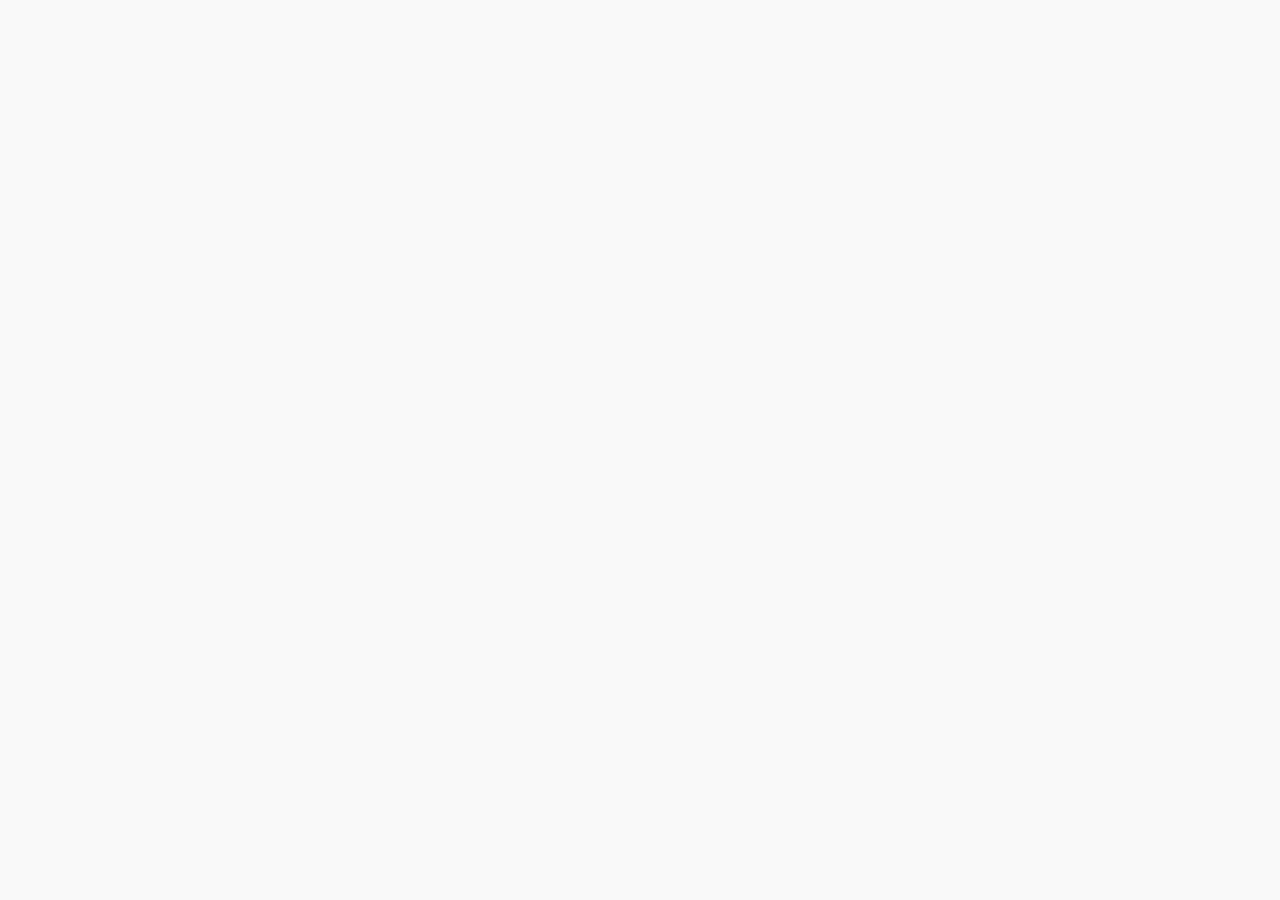
==== faq.html @ 6d2afc4a "Create faq.html" ====
<!DOCTYPE html>
<html lang="fr">
<head>
  <meta charset="UTF-8" />
  <title>FAQ — Boutique Électronique</title>
  <meta name="viewport" content="width=device-width, initial-scale=1" />
  <meta name="description" content="Foire aux questions - Commandes, livraison, paiement, garantie." />
  
  <!-- Font Awesome -->
  <link rel="stylesheet" href="https://cdnjs.cloudflare.com/ajax/libs/font-awesome/6.4.0/css/all.min.css">
  
  <link rel="stylesheet" href="style.css" />
  
  <style>
    .faq-container {
      max-width: 800px;
      margin: 0 auto;
      padding: 20px 0 60px 0;
    }
    
    .faq-header {
      text-align: center;
      margin-bottom: 50px;
    }
    
    .faq-header h1 {
      color: #1f2937;
      margin-bottom: 15px;
    }
    
    .faq-header p {
      color: #6b7280;
      font-size: 1.1rem;
    }
    
    .search-box {
      max-width: 500px;
      margin: 30px auto;
      position: relative;
    }
    
    .search-box input {
      width: 100%;
      padding: 15px 20px 15px 50px;
      border: 2px solid #e5e7eb;
      border-radius: 50px;
      font-size: 1rem;
      transition: border-color 0.3s;
    }
    
    .search-box input:focus {
      outline: none;
      border-color: #2563eb;
      box-shadow: 0 0 0 3px rgba(37, 99, 235, 0.1);
    }
    
    .search-box i {
      position: absolute;
      left: 20px;
      top: 50%;
      transform: translateY(-50%);
      color: #6b7280;
    }
    
    .faq-categories {
      display: flex;
      flex-wrap: wrap;
      gap: 10px;
      justify-content: center;
      margin-bottom: 40px;
    }
    
    .category-btn {
      padding: 10px 20px;
      background: #f3f4f6;
      border: none;
      border-radius: 50px;
      cursor: pointer;
      font-weight: 500;
      transition: all 0.3s;
    }
    
    .category-btn:hover,
    .category-btn.active {
      background: #2563eb;
      color: white;
    }
    
    .faq-item {
      margin-bottom: 15px;
      border: 1px solid #e5e7eb;
      border-radius: 10px;
      overflow: hidden;
      transition: box-shadow 0.3s;
    }
    
    .faq-item:hover {
      box-shadow: 0 5px 15px rgba(0, 0, 0, 0.1);
    }
    
    .faq-question {
      padding: 20px;
      background: white;
      cursor: pointer;
      display: flex;
      justify-content: space-between;
      align-items: center;
      font-weight: 600;
      color: #1f2937;
      border-bottom: 1px solid transparent;
    }
    
    .faq-question:hover {
      background: #f9fafb;
    }
    
    .faq-item.active .faq-question {
      border-bottom-color: #e5e7eb;
      background: #f9fafb;
    }
    
    .faq-question i {
      transition: transform 0.3s;
    }
    
    .faq-item.active .faq-question i {
      transform: rotate(180deg);
    }
    
    .faq-answer {
      padding: 20px;
      background: white;
      display: none;
      line-height: 1.6;
      color: #4b5563;
    }
    
    .faq-item.active .faq-answer {
      display: block;
    }
    
    .faq-
---- style.css ----
/* ===== VARIABLES ===== */
:root {
  --primary: #2563eb;
  --secondary: #059669;
  --accent: #f59e0b;
  --dark: #1f2937;
  --light: #f9fafb;
  --gray: #6b7280;
  --red: #dc2626;
  --green: #10b981;
  --shadow: 0 4px 6px -1px rgba(0, 0, 0, 0.1);
  --radius: 12px;
  --transition: all 0.3s ease;
}

/* ===== RESET & BASE ===== */
* {
  margin: 0;
  padding: 0;
  box-sizing: border-box;
}

body {
  font-family: 'Segoe UI', Tahoma, Geneva, Verdana, sans-serif;
  line-height: 1.6;
  color: var(--dark);
  background-color: var(--light);
}

.container {
  max-width: 1200px;
  margin: 0 auto;
  padding: 0 20px;
}

/* ===== HEADER & NAVIGATION ===== */
.site-header {
  background: linear-gradient(135deg, var(--dark) 0%, #374151 100%);
  color: white;
  padding: 1rem 0;
  position: sticky;
  top: 0;
  z-index: 1000;
  box-shadow: var(--shadow);
}

.header-inner {
  display: flex;
  justify-content: space-between;
  align-items: center;
}

.logo {
  font-size: 1.5rem;
  font-weight: bold;
  color: white;
  text-decoration: none;
  display: flex;
  align-items: center;
  gap: 10px;
}

.logo span {
  color: var(--accent);
}

.site-nav {
  display: flex;
  gap: 2rem;
  align-items: center;
}

.site-nav a {
  color: white;
  text-decoration: none;
  font-weight: 500;
  padding: 0.5rem 1rem;
  border-radius: 6px;
  transition: var(--transition);
}

.site-nav a:hover,
.site-nav a.active {
  background-color: rgba(255, 255, 255, 0.1);
  color: var(--accent);
}

.cart-link {
  position: relative;
}

.cart-count {
  position: absolute;
  top: -8px;
  right: -8px;
  background-color: var(--red);
  color: white;
  font-size: 0.75rem;
  padding: 2px 6px;
  border-radius: 50%;
  min-width: 20px;
  text-align: center;
}

.menu-toggle {
  display: none;
  background: none;
  border: none;
  color: white;
  font-size: 1.5rem;
  cursor: pointer;
}

/* ===== HERO SLIDER ===== */
.hero-slider {
  height: 500px;
  position: relative;
  overflow: hidden;
  border-radius: var(--radius);
  margin: 2rem 0;
}

.slide {
  position: absolute;
  top: 0;
  left: 0;
  width: 100%;
  height: 100%;
  opacity: 0;
  transition: opacity 1s ease;
  background-size: cover;
  background-position: center;
  display: flex;
  align-items: center;
  padding: 0 4rem;
}

.slide.active {
  opacity: 1;
}

.slide::before {
  content: '';
  position: absolute;
  top: 0;
  left: 0;
  width: 100%;
  height: 100%;
  background: linear-gradient(90deg, rgba(0,0,0,0.7) 0%, rgba(0,0,0,0.3) 100%);
}

.slide-content {
  position: relative;
  z-index: 1;
  color: white;
  max-width: 600px;
}

.slide-content h2 {
  font-size: 3rem;
  margin-bottom: 1rem;
  text-shadow: 2px 2px 4px rgba(0,0,0,0.5);
}

.slide-content p {
  font-size: 1.2rem;
  margin-bottom: 2rem;
  opacity: 0.9;
}

.slider-controls {
  position: absolute;
  bottom: 2rem;
  left: 50%;
  transform: translateX(-50%);
  display: flex;
  gap: 1rem;
  z-index: 2;
}

.slider-dot {
  width: 12px;
  height: 12px;
  border-radius: 50%;
  background-color: rgba(255,255,255,0.5);
  cursor: pointer;
  transition: var(--transition);
}

.slider-dot.active {
  background-color: var(--accent);
  transform: scale(1.2);
}

/* ===== PRODUITS ===== */
.produits-filters {
  background: white;
  padding: 1.5rem;
  border-radius: var(--radius);
  margin: 2rem 0;
  box-shadow: var(--shadow);
  display: flex;
  flex-wrap: wrap;
  gap: 1rem;
  align-items: center;
}

.search-box {
  flex: 1;
  min-width: 300px;
  position: relative;
}

.search-box input {
  width: 100%;
  padding: 0.75rem 1rem 0.75rem 3rem;
  border: 2px solid #e5e7eb;
  border-radius: 8px;
  font-size: 1rem;
  transition: var(--transition);
}

.search-box input:focus {
  outline: none;
  border-color: var(--primary);
  box-shadow: 0 0 0 3px rgba(37, 99, 235, 0.1);
}

.search-box i {
  position: absolute;
  left: 1rem;
  top: 50%;
  transform: translateY(-50%);
  color: var(--gray);
}

.filter-buttons {
  display: flex;
  flex-wrap: wrap;
  gap: 0.5rem;
}

.filter-btn {
  padding: 0.5rem 1rem;
  border: 2px solid #e5e7eb;
  background: white;
  border-radius: 20px;
  cursor: pointer;
  transition: var(--transition);
  font-weight: 500;
}

.filter-btn:hover,
.filter-btn.active {
  background-color: var(--primary);
  color: white;
  border-color: var(--primary);
}

/* Grille des produits */
.produits-grid {
  display: grid;
  grid-template-columns: repeat(auto-fill, minmax(300px, 1fr));
  gap: 2rem;
  margin: 2rem 0;
}

.produit-card {
  background: white;
  border-radius: var(--radius);
  overflow: hidden;
  box-shadow: var(--shadow);
  transition: var(--transition);
  position: relative;
}

.produit-card:hover {
  transform: translateY(-8px);
  box-shadow: 0 20px 25px -5px rgba(0, 0, 0, 0.1);
}

.produit-badge {
  position: absolute;
  top: 1rem;
  right: 1rem;
  background-color: var(--accent);
  color: white;
  padding: 0.25rem 0.75rem;
  border-radius: 20px;
  font-size: 0.75rem;
  font-weight: 600;
  z-index: 1;
}

.produit-badge.nouveau {
  background-color: var(--green);
}

.produit-badge.rupture {
  background-color: var(--red);
}

.produit-image {
  width: 100%;
  height: 200px;
  object-fit: cover;
  border-bottom: 2px solid #f3f4f6;
}

.produit-info {
  padding: 1.5rem;
}

.produit-category {
  color: var(--primary);
  font-size: 0.875rem;
  font-weight: 600;
  text-transform: uppercase;
  margin-bottom: 0.5rem;
  display: block;
}

.produit-title {
  font-size: 1.25rem;
  margin-bottom: 0.5rem;
  color: var(--dark);
}

.produit-description {
  color: var(--gray);
  font-size: 0.95rem;
  margin-bottom: 1rem;
  display: -webkit-box;
  -webkit-line-clamp: 2;
  -webkit-box-orient: vertical;
  overflow: hidden;
}

.produit-price {
  font-size: 1.5rem;
  font-weight: bold;
  color: var(--primary);
  margin-bottom: 1rem;
}

.produit-actions {
  display: flex;
  gap: 0.5rem;
}

.btn {
  padding: 0.75rem 1.5rem;
  border: none;
  border-radius: 8px;
  font-weight: 600;
  cursor: pointer;
  transition: var(--transition);
  display: inline-flex;
  align-items: center;
  justify-content: center;
  gap: 0.5rem;
  text-decoration: none;
}

.btn-primary {
  background-color: var(--primary);
  color: white;
}

.btn-primary:hover {
  background-color: #1d4ed8;
}

.btn-secondary {
  background-color: var(--secondary);
  color: white;
}

.btn-secondary:hover {
  background-color: #047857;
}

.btn-outline {
  background-color: transparent;
  color: var(--primary);
  border: 2px solid var(--primary);
}

.btn-outline:hover {
  background-color: var(--primary);
  color: white;
}

.btn-sm {
  padding: 0.5rem 1rem;
  font-size: 0.875rem;
}

/* ===== PAGE PRODUIT DÉTAIL ===== */
.produit-detail {
  display: grid;
  grid-template-columns: 1fr 1fr;
  gap: 3rem;
  margin: 2rem 0;
}

.produit-gallery {
  position: relative;
}

.main-image {
  width: 100%;
  height: 400px;
  object-fit: contain;
  background: white;
  border-radius: var(--radius);
  padding: 2rem;
  border: 2px solid #e5e7eb;
}

.thumbnail-grid {
  display: grid;
  grid-template-columns: repeat(4, 1fr);
  gap: 1rem;
  margin-top: 1rem;
}

.thumbnail {
  width: 100%;
  height: 80px;
  object-fit: cover;
  border-radius: 8px;
  cursor: pointer;
  border: 2px solid transparent;
  transition: var(--transition);
}

.thumbnail.active,
.thumbnail:hover {
  border-color: var(--primary);
}

.produit-detail-info h1 {
  font-size: 2.5rem;
  margin-bottom: 1rem;
  color: var(--dark);
}

.produit-price-large {
  font-size: 2rem;
  color: var(--primary);
  font-weight: bold;
  margin-bottom: 1rem;
}

.stock-badge {
  display: inline-block;
  padding: 0.5rem 1rem;
  border-radius: 20px;
  font-weight: 600;
  margin-bottom: 1rem;
}

.stock-badge.en-stock {
  background-color: #dcfce7;
  color: var(--green);
}

.stock-badge.rupture {
  background-color: #fee2e2;
  color: var(--red);
}

.specs-grid {
  display: grid;
  grid-template-columns: repeat(2, 1fr);
  gap: 1rem;
  margin: 2rem 0;
}

.spec-item {
  background: #f9fafb;
  padding: 1rem;
  border-radius: 8px;
}

.spec-item strong {
  display: block;
  color: var(--gray);
  font-size: 0.875rem;
  margin-bottom: 0.25rem;
}

/* ===== PANIER ===== */
.cart-container {
  display: grid;
  grid-template-columns: 2fr 1fr;
  gap: 2rem;
  margin: 2rem 0;
}

.cart-items {
  background: white;
  border-radius: var(--radius);
  padding: 2rem;
  box-shadow: var(--shadow);
}

.cart-item {
  display: grid;
  grid-template-columns: 100px 2fr 1fr 1fr 50px;
  gap: 1rem;
  align-items: center;
  padding: 1.5rem 0;
  border-bottom: 2px solid #f3f4f6;
}

.cart-item:last-child {
  border-bottom: none;
}

.cart-item-image {
  width: 100px;
  height: 100px;
  object-fit: contain;
  background: #f9fafb;
  border-radius: 8px;
  padding: 0.5rem;
}

.cart-item-title {
  font-weight: 600;
  margin-bottom: 0.5rem;
}

.cart-item-price {
  color: var(--primary);
  font-weight: 600;
}

.quantity-control {
  display: flex;
  align-items: center;
  gap: 0.5rem;
}

.quantity-btn {
  width: 32px;
  height: 32px;
  border-radius: 50%;
  border: 2px solid #e5e7eb;
  background: white;
  cursor: pointer;
  display: flex;
  align-items: center;
  justify-content: center;
  font-weight: bold;
  transition: var(--transition);
}

.quantity-btn:hover {
  border-color: var(--primary);
  color: var(--primary);
}

.quantity-input {
  width: 60px;
  text-align: center;
  padding: 0.5rem;
  border: 2px solid #e5e7eb;
  border-radius: 8px;
  font-weight: 600;
}

.remove-item {
  background: none;
  border: none;
  color: var(--gray);
  cursor: pointer;
  font-size: 1.2rem;
  transition: var(--transition);
}

.remove-item:hover {
  color: var(--red);
}

.cart-summary {
  background: white;
  border-radius: var(--radius);
  padding: 2rem;
  box-shadow: var(--shadow);
  height: fit-content;
  position: sticky;
  top: 100px;
}

.cart-summary h3 {
  margin-bottom: 1.5rem;
  padding-bottom: 1rem;
  border-bottom: 2px solid #f3f4f6;
}

.summary-row {
  display: flex;
  justify-content: space-between;
  margin-bottom: 1rem;
  color: var(--gray);
}

.summary-row.total {
  font-size: 1.25rem;
  font-weight: bold;
  color: var(--dark);
  margin-top: 1rem;
  padding-top: 1rem;
  border-top: 2px solid #f3f4f6;
}

/* ===== FORMULAIRES ===== */
.form-group {
  margin-bottom: 1.5rem;
}

.form-group label {
  display: block;
  margin-bottom: 0.5rem;
  font-weight: 600;
  color: var(--dark);
}

.form-control {
  width: 100%;
  padding: 0.875rem 1rem;
  border: 2px solid #e5e7eb;
  border-radius: 8px;
  font-size: 1rem;
  transition: var(--transition);
}

.form-control:focus {
  outline: none;
  border-color: var(--primary);
  box-shadow: 0 0 0 3px rgba(37, 99, 235, 0.1);
}

textarea.form-control {
  min-height: 150px;
  resize: vertical;
}

/* ===== FOOTER ===== */
.site-footer {
  background: linear-gradient(135deg, var(--dark) 0%, #111827 100%);
  color: white;
  padding: 3rem 0 1.5rem;
  margin-top: 4rem;
}

.footer-grid {
  display: grid;
  grid-template-columns: repeat(4, 1fr);
  gap: 2rem;
  margin-bottom: 2rem;
}

.footer-column h4 {
  color: var(--accent);
  margin-bottom: 1.5rem;
  font-size: 1.1rem;
}

.footer-column a {
  color: #d1d5db;
  text-decoration: none;
  display: block;
  margin-bottom: 0.75rem;
  transition: var(--transition);
}

.footer-column a:hover {
  color: white;
  padding-left: 0.5rem;
}

.social-links {
  display: flex;
  gap: 1rem;
  margin-top: 1rem;
}

.social-link {
  width: 40px;
  height: 40px;
  border-radius: 50%;
  background: rgba(255, 255, 255, 0.1);
  display: flex;
  align-items: center;
  justify-content: center;
  color: white;
  text-decoration: none;
  transition: var(--transition);
}

.social-link:hover {
  background: var(--primary);
  transform: translateY(-3px);
}

.footer-bottom {
  text-align: center;
  padding-top: 2rem;
  border-top: 1px solid rgba(255, 255, 255, 0.1);
  color: #9ca3af;
  font-size: 0.875rem;
}

/* ===== RESPONSIVE ===== */
@media (max-width: 1024px) {
  .produit-detail {
    grid-template-columns: 1fr;
  }
  
  .cart-container {
    grid-template-columns: 1fr;
  }
  
  .footer-grid {
    grid-template-columns: repeat(2, 1fr);
  }
}

@media (max-width: 768px) {
  .header-inner {
    flex-wrap: wrap;
  }
  
  .menu-toggle {
    display: block;
  }
  
  .site-nav {
    display: none;
    width: 100%;
    flex-direction: column;
    margin-top: 1rem;
    padding-top: 1rem;
    border-top: 1px solid rgba(255, 255, 255, 0.1);
  }
  
  .site-nav.active {
    display: flex;
  }
  
  .slide {
    padding: 0 2rem;
  }
  
  .slide-content h2 {
    font-size: 2rem;
  }
  
  .produits-grid {
    grid-template-columns: repeat(auto-fill, minmax(250px, 1fr));
  }
  
  .cart-item {
    grid-template-columns: 80px 1fr;
    grid-template-rows: auto auto auto;
  }
  
  .cart-item-image {
    grid-row: span 3;
  }
  
  .cart-item-title {
    grid-column: 2;
  }
  
  .cart-item-price {
    grid-column: 2;
  }
  
  .quantity-control {
    grid-column: 2;
  }
  
  .remove-item {
    grid-column: 2;
    justify-self: end;
    align-self: start;
  }
}

@media (max-width: 640px) {
  .produits-filters {
    flex-direction: column;
    align-items: stretch;
  }
  
  .search-box {
    min-width: 100%;
  }
  
  .filter-buttons {
    justify-content: center;
  }
  
  .specs-grid {
    grid-template-columns: 1fr;
  }
  
  .footer-grid {
    grid-template-columns: 1fr;
  }
}

/* ===== ANIMATIONS ===== */
@keyframes fadeIn {
  from { opacity: 0; transform: translateY(20px); }
  to { opacity: 1; transform: translateY(0); }
}

@keyframes slideIn {
  from { transform: translateX(-100%); }
  to { transform: translateX(0); }
}

.fade-in {
  animation: fadeIn 0.6s ease;
}

.slide-in {
  animation: slideIn 0.6s ease;
}

/* ===== UTILITIES ===== */
.text-center { text-align: center; }
.mt-1 { margin-top: 0.5rem; }
.mt-2 { margin-top: 1rem; }
.mt-3 { margin-top: 1.5rem; }
.mt-4 { margin-top: 2rem; }
.mb-1 { margin-bottom: 0.5rem; }
.mb-2 { margin-bottom: 1rem; }
.mb-3 { margin-bottom: 1.5rem; }
.mb-4 { margin-bottom: 2rem; }
.p-1 { padding: 0.5rem; }
.p-2 { padding: 1rem; }
.p-3 { padding: 1.5rem; }
.p-4 { padding: 2rem; }

.card {
  background: white;
  border-radius: var(--radius);
  padding: 2rem;
  box-shadow: var(--shadow);
}

.hidden { display: none !important; }
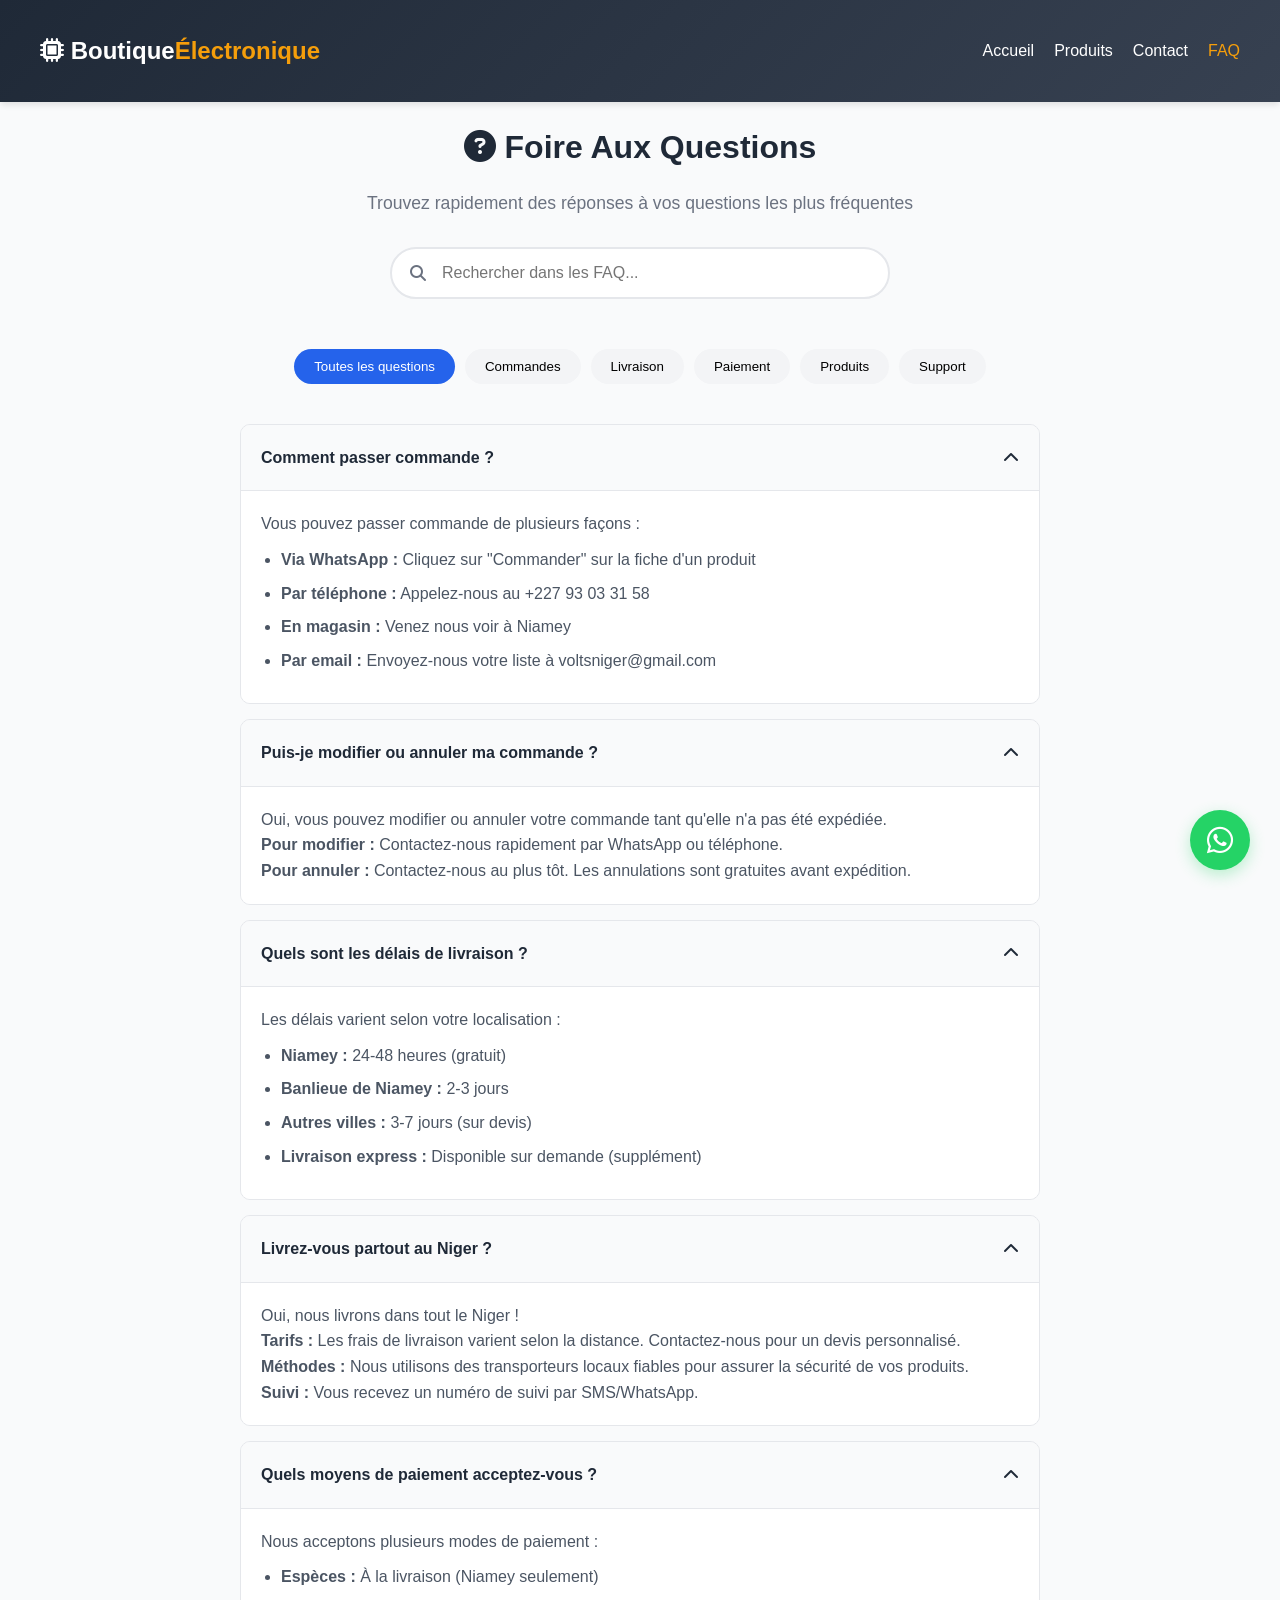
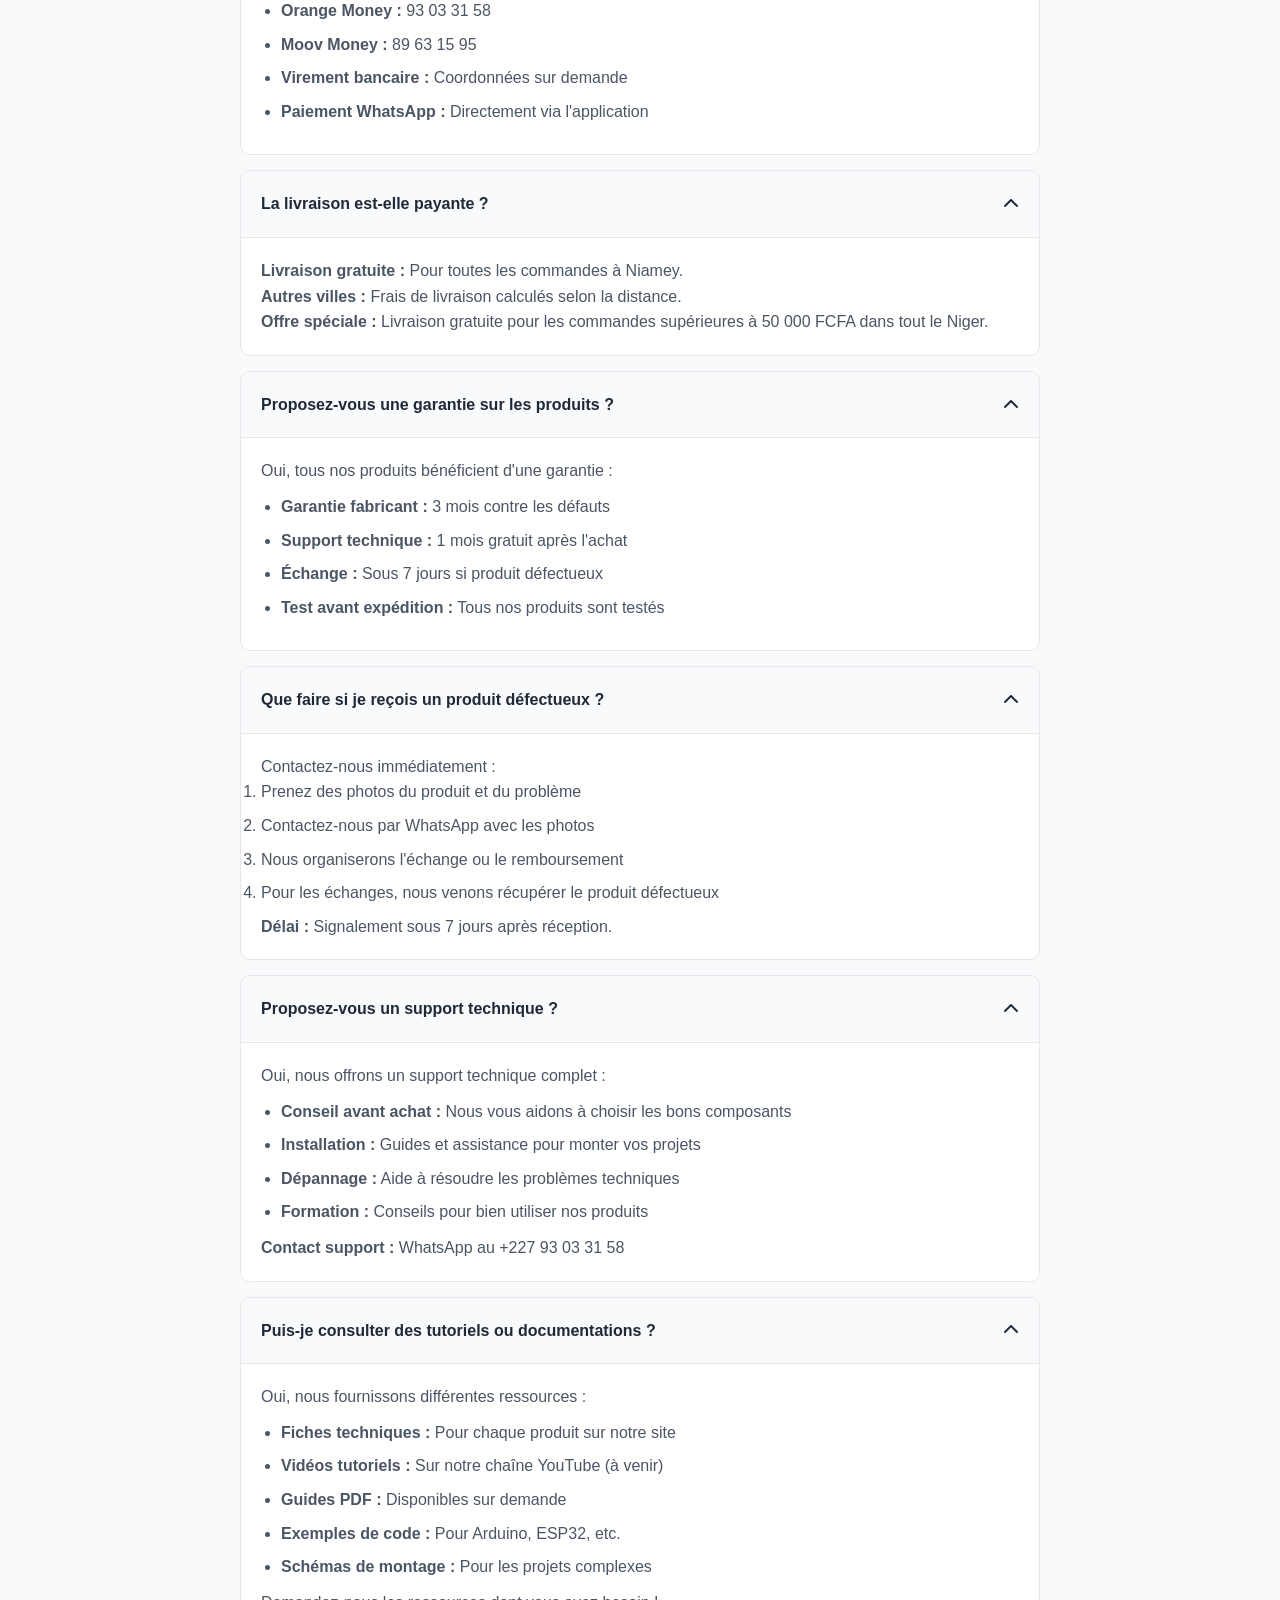
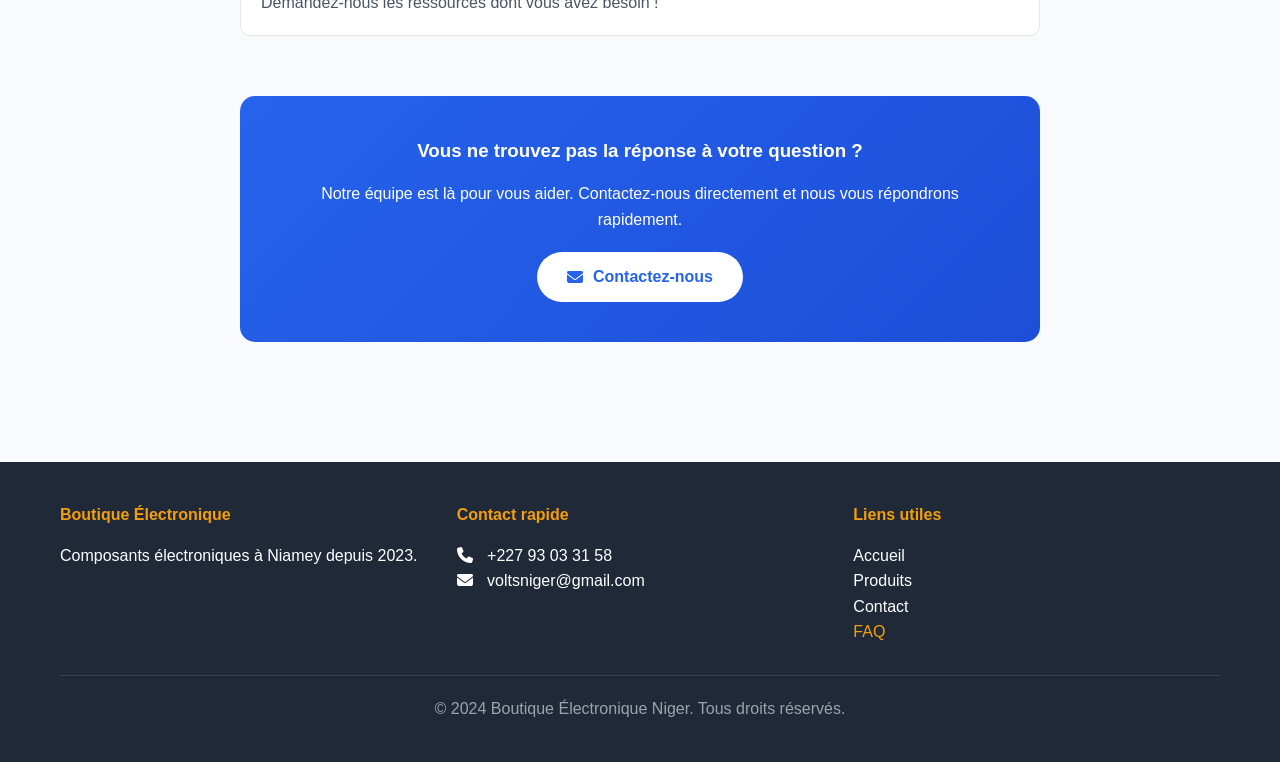
==== commit 75068fd5: "Update faq.html" ====
--- a/faq.html
+++ b/faq.html
@@ -139,4 +139,395 @@
       display: block;
     }
     
-    .faq-
+    .faq-answer ul {
+      padding-left: 20px;
+      margin: 10px 0;
+    }
+    
+    .faq-answer li {
+      margin-bottom: 8px;
+    }
+    
+    .contact-cta {
+      background: linear-gradient(135deg, #2563eb 0%, #1d4ed8 100%);
+      color: white;
+      padding: 40px;
+      border-radius: 15px;
+      text-align: center;
+      margin-top: 60px;
+    }
+    
+    .contact-cta h3 {
+      color: white;
+      margin-bottom: 15px;
+    }
+    
+    .contact-cta .btn {
+      background: white;
+      color: #2563eb;
+      padding: 12px 30px;
+      border-radius: 50px;
+      text-decoration: none;
+      font-weight: 600;
+      display: inline-flex;
+      align-items: center;
+      gap: 10px;
+      margin-top: 20px;
+      transition: transform 0.3s;
+    }
+    
+    .contact-cta .btn:hover {
+      transform: translateY(-3px);
+    }
+    
+    .whatsapp-fixed {
+      position: fixed;
+      bottom: 30px;
+      right: 30px;
+      background: #25D366;
+      color: white;
+      width: 60px;
+      height: 60px;
+      border-radius: 50%;
+      display: flex;
+      align-items: center;
+      justify-content: center;
+      font-size: 30px;
+      box-shadow: 0 5px 15px rgba(37, 211, 102, 0.3);
+      z-index: 1000;
+      transition: transform 0.3s;
+      text-decoration: none;
+    }
+    
+    .whatsapp-fixed:hover {
+      transform: scale(1.1);
+    }
+    
+    @media (max-width: 768px) {
+      .faq-container {
+        padding: 20px;
+      }
+      
+      .faq-header h1 {
+        font-size: 2rem;
+      }
+      
+      .whatsapp-fixed {
+        bottom: 20px;
+        right: 20px;
+        width: 50px;
+        height: 50px;
+        font-size: 25px;
+      }
+    }
+  </style>
+</head>
+<body>
+  <!-- Header Simple -->
+  <header class="site-header" style="background: linear-gradient(135deg, #1f2937 0%, #374151 100%);">
+    <div class="container" style="display: flex; justify-content: space-between; align-items: center; padding: 1rem 0;">
+      <a href="index.html" style="color: white; text-decoration: none; font-size: 1.5rem; font-weight: bold;">
+        <i class="fas fa-microchip"></i> Boutique<span style="color: #f59e0b;">Électronique</span>
+      </a>
+      
+      <nav style="display: flex; gap: 20px;">
+        <a href="index.html" style="color: white; text-decoration: none;">Accueil</a>
+        <a href="produits.html" style="color: white; text-decoration: none;">Produits</a>
+        <a href="contact.html" style="color: white; text-decoration: none;">Contact</a>
+        <a href="faq.html" style="color: #f59e0b; text-decoration: none;">FAQ</a>
+      </nav>
+    </div>
+  </header>
+
+  <main class="container">
+    <div class="faq-container">
+      <div class="faq-header">
+        <h1><i class="fas fa-question-circle"></i> Foire Aux Questions</h1>
+        <p>Trouvez rapidement des réponses à vos questions les plus fréquentes</p>
+        
+        <div class="search-box">
+          <i class="fas fa-search"></i>
+          <input type="text" id="faq-search" placeholder="Rechercher dans les FAQ...">
+        </div>
+      </div>
+      
+      <div class="faq-categories">
+        <button class="category-btn active" data-category="all">Toutes les questions</button>
+        <button class="category-btn" data-category="commande">Commandes</button>
+        <button class="category-btn" data-category="livraison">Livraison</button>
+        <button class="category-btn" data-category="paiement">Paiement</button>
+        <button class="category-btn" data-category="produits">Produits</button>
+        <button class="category-btn" data-category="support">Support</button>
+      </div>
+      
+      <!-- FAQ Items -->
+      <div class="faq-list">
+        <!-- Commandes -->
+        <div class="faq-item active" data-category="commande">
+          <div class="faq-question" onclick="toggleFAQ(this)">
+            Comment passer commande ?
+            <i class="fas fa-chevron-down"></i>
+          </div>
+          <div class="faq-answer">
+            <p>Vous pouvez passer commande de plusieurs façons :</p>
+            <ul>
+              <li><strong>Via WhatsApp :</strong> Cliquez sur "Commander" sur la fiche d'un produit</li>
+              <li><strong>Par téléphone :</strong> Appelez-nous au +227 93 03 31 58</li>
+              <li><strong>En magasin :</strong> Venez nous voir à Niamey</li>
+              <li><strong>Par email :</strong> Envoyez-nous votre liste à voltsniger@gmail.com</li>
+            </ul>
+          </div>
+        </div>
+        
+        <div class="faq-item" data-category="commande">
+          <div class="faq-question" onclick="toggleFAQ(this)">
+            Puis-je modifier ou annuler ma commande ?
+            <i class="fas fa-chevron-down"></i>
+          </div>
+          <div class="faq-answer">
+            <p>Oui, vous pouvez modifier ou annuler votre commande tant qu'elle n'a pas été expédiée.</p>
+            <p><strong>Pour modifier :</strong> Contactez-nous rapidement par WhatsApp ou téléphone.</p>
+            <p><strong>Pour annuler :</strong> Contactez-nous au plus tôt. Les annulations sont gratuites avant expédition.</p>
+          </div>
+        </div>
+        
+        <!-- Livraison -->
+        <div class="faq-item" data-category="livraison">
+          <div class="faq-question" onclick="toggleFAQ(this)">
+            Quels sont les délais de livraison ?
+            <i class="fas fa-chevron-down"></i>
+          </div>
+          <div class="faq-answer">
+            <p>Les délais varient selon votre localisation :</p>
+            <ul>
+              <li><strong>Niamey :</strong> 24-48 heures (gratuit)</li>
+              <li><strong>Banlieue de Niamey :</strong> 2-3 jours</li>
+              <li><strong>Autres villes :</strong> 3-7 jours (sur devis)</li>
+              <li><strong>Livraison express :</strong> Disponible sur demande (supplément)</li>
+            </ul>
+          </div>
+        </div>
+        
+        <div class="faq-item" data-category="livraison">
+          <div class="faq-question" onclick="toggleFAQ(this)">
+            Livrez-vous partout au Niger ?
+            <i class="fas fa-chevron-down"></i>
+          </div>
+          <div class="faq-answer">
+            <p>Oui, nous livrons dans tout le Niger !</p>
+            <p><strong>Tarifs :</strong> Les frais de livraison varient selon la distance. Contactez-nous pour un devis personnalisé.</p>
+            <p><strong>Méthodes :</strong> Nous utilisons des transporteurs locaux fiables pour assurer la sécurité de vos produits.</p>
+            <p><strong>Suivi :</strong> Vous recevez un numéro de suivi par SMS/WhatsApp.</p>
+          </div>
+        </div>
+        
+        <!-- Paiement -->
+        <div class="faq-item" data-category="paiement">
+          <div class="faq-question" onclick="toggleFAQ(this)">
+            Quels moyens de paiement acceptez-vous ?
+            <i class="fas fa-chevron-down"></i>
+          </div>
+          <div class="faq-answer">
+            <p>Nous acceptons plusieurs modes de paiement :</p>
+            <ul>
+              <li><strong>Espèces :</strong> À la livraison (Niamey seulement)</li>
+              <li><strong>Orange Money :</strong> 93 03 31 58</li>
+              <li><strong>Moov Money :</strong> 89 63 15 95</li>
+              <li><strong>Virement bancaire :</strong> Coordonnées sur demande</li>
+              <li><strong>Paiement WhatsApp :</strong> Directement via l'application</li>
+            </ul>
+          </div>
+        </div>
+        
+        <div class="faq-item" data-category="paiement">
+          <div class="faq-question" onclick="toggleFAQ(this)">
+            La livraison est-elle payante ?
+            <i class="fas fa-chevron-down"></i>
+          </div>
+          <div class="faq-answer">
+            <p><strong>Livraison gratuite :</strong> Pour toutes les commandes à Niamey.</p>
+            <p><strong>Autres villes :</strong> Frais de livraison calculés selon la distance.</p>
+            <p><strong>Offre spéciale :</strong> Livraison gratuite pour les commandes supérieures à 50 000 FCFA dans tout le Niger.</p>
+          </div>
+        </div>
+        
+        <!-- Produits -->
+        <div class="faq-item" data-category="produits">
+          <div class="faq-question" onclick="toggleFAQ(this)">
+            Proposez-vous une garantie sur les produits ?
+            <i class="fas fa-chevron-down"></i>
+          </div>
+          <div class="faq-answer">
+            <p>Oui, tous nos produits bénéficient d'une garantie :</p>
+            <ul>
+              <li><strong>Garantie fabricant :</strong> 3 mois contre les défauts</li>
+              <li><strong>Support technique :</strong> 1 mois gratuit après l'achat</li>
+              <li><strong>Échange :</strong> Sous 7 jours si produit défectueux</li>
+              <li><strong>Test avant expédition :</strong> Tous nos produits sont testés</li>
+            </ul>
+          </div>
+        </div>
+        
+        <div class="faq-item" data-category="produits">
+          <div class="faq-question" onclick="toggleFAQ(this)">
+            Que faire si je reçois un produit défectueux ?
+            <i class="fas fa-chevron-down"></i>
+          </div>
+          <div class="faq-answer">
+            <p>Contactez-nous immédiatement :</p>
+            <ol>
+              <li>Prenez des photos du produit et du problème</li>
+              <li>Contactez-nous par WhatsApp avec les photos</li>
+              <li>Nous organiserons l'échange ou le remboursement</li>
+              <li>Pour les échanges, nous venons récupérer le produit défectueux</li>
+            </ol>
+            <p><strong>Délai :</strong> Signalement sous 7 jours après réception.</p>
+          </div>
+        </div>
+        
+        <!-- Support -->
+        <div class="faq-item" data-category="support">
+          <div class="faq-question" onclick="toggleFAQ(this)">
+            Proposez-vous un support technique ?
+            <i class="fas fa-chevron-down"></i>
+          </div>
+          <div class="faq-answer">
+            <p>Oui, nous offrons un support technique complet :</p>
+            <ul>
+              <li><strong>Conseil avant achat :</strong> Nous vous aidons à choisir les bons composants</li>
+              <li><strong>Installation :</strong> Guides et assistance pour monter vos projets</li>
+              <li><strong>Dépannage :</strong> Aide à résoudre les problèmes techniques</li>
+              <li><strong>Formation :</strong> Conseils pour bien utiliser nos produits</li>
+            </ul>
+            <p><strong>Contact support :</strong> WhatsApp au +227 93 03 31 58</p>
+          </div>
+        </div>
+        
+        <div class="faq-item" data-category="support">
+          <div class="faq-question" onclick="toggleFAQ(this)">
+            Puis-je consulter des tutoriels ou documentations ?
+            <i class="fas fa-chevron-down"></i>
+          </div>
+          <div class="faq-answer">
+            <p>Oui, nous fournissons différentes ressources :</p>
+            <ul>
+              <li><strong>Fiches techniques :</strong> Pour chaque produit sur notre site</li>
+              <li><strong>Vidéos tutoriels :</strong> Sur notre chaîne YouTube (à venir)</li>
+              <li><strong>Guides PDF :</strong> Disponibles sur demande</li>
+              <li><strong>Exemples de code :</strong> Pour Arduino, ESP32, etc.</li>
+              <li><strong>Schémas de montage :</strong> Pour les projets complexes</li>
+            </ul>
+            <p>Demandez-nous les ressources dont vous avez besoin !</p>
+          </div>
+        </div>
+      </div>
+      
+      <!-- CTA Contact -->
+      <div class="contact-cta">
+        <h3>Vous ne trouvez pas la réponse à votre question ?</h3>
+        <p>Notre équipe est là pour vous aider. Contactez-nous directement et nous vous répondrons rapidement.</p>
+        <a href="contact.html" class="btn">
+          <i class="fas fa-envelope"></i> Contactez-nous
+        </a>
+      </div>
+    </div>
+  </main>
+
+  <!-- WhatsApp Fixe -->
+  <a href="https://wa.me/22793033158" class="whatsapp-fixed" target="_blank" title="Contact WhatsApp">
+    <i class="fab fa-whatsapp"></i>
+  </a>
+
+  <!-- Footer Simple -->
+  <footer style="background: #1f2937; color: white; padding: 40px 0; margin-top: 60px;">
+    <div class="container">
+      <div style="display: grid; grid-template-columns: repeat(auto-fit, minmax(200px, 1fr)); gap: 30px; margin-bottom: 30px;">
+        <div>
+          <h4 style="color: #f59e0b; margin-bottom: 15px;">Boutique Électronique</h4>
+          <p>Composants électroniques à Niamey depuis 2023.</p>
+        </div>
+        
+        <div>
+          <h4 style="color: #f59e0b; margin-bottom: 15px;">Contact rapide</h4>
+          <p><i class="fas fa-phone" style="margin-right: 10px;"></i> +227 93 03 31 58</p>
+          <p><i class="fas fa-envelope" style="margin-right: 10px;"></i> voltsniger@gmail.com</p>
+        </div>
+        
+        <div>
+          <h4 style="color: #f59e0b; margin-bottom: 15px;">Liens utiles</h4>
+          <p><a href="index.html" style="color: white; text-decoration: none;">Accueil</a></p>
+          <p><a href="produits.html" style="color: white; text-decoration: none;">Produits</a></p>
+          <p><a href="contact.html" style="color: white; text-decoration: none;">Contact</a></p>
+          <p><a href="faq.html" style="color: #f59e0b; text-decoration: none;">FAQ</a></p>
+        </div>
+      </div>
+      
+      <div style="text-align: center; padding-top: 20px; border-top: 1px solid #374151; color: #9ca3af;">
+        <p>&copy; 2024 Boutique Électronique Niger. Tous droits réservés.</p>
+      </div>
+    </div>
+  </footer>
+
+  <script>
+    document.addEventListener('DOMContentLoaded', function() {
+      // Recherche dans les FAQ
+      const searchInput = document.getElementById('faq-search');
+      const faqItems = document.querySelectorAll('.faq-item');
+      
+      if (searchInput) {
+        searchInput.addEventListener('input', function() {
+          const searchTerm = this.value.toLowerCase().trim();
+          
+          faqItems.forEach(item => {
+            const question = item.querySelector('.faq-question').textContent.toLowerCase();
+            const answer = item.querySelector('.faq-answer').textContent.toLowerCase();
+            
+            if (question.includes(searchTerm) || answer.includes(searchTerm)) {
+              item.style.display = 'block';
+              
+              // Ouvrir l'item si recherche
+              if (searchTerm) {
+                item.classList.add('active');
+              }
+            } else {
+              item.style.display = 'none';
+            }
+          });
+        });
+      }
+      
+      // Filtrage par catégorie
+      const categoryButtons = document.querySelectorAll('.category-btn');
+      categoryButtons.forEach(button => {
+        button.addEventListener('click', function() {
+          // Mettre à jour les boutons actifs
+          categoryButtons.forEach(btn => btn.classList.remove('active'));
+          this.classList.add('active');
+          
+          const category = this.dataset.category;
+          
+          // Filtrer les FAQ
+          faqItems.forEach(item => {
+            if (category === 'all' || item.dataset.category === category) {
+              item.style.display = 'block';
+            } else {
+              item.style.display = 'none';
+            }
+          });
+        });
+      });
+      
+      // Ouvrir tous les items FAQ au chargement
+      faqItems.forEach(item => {
+        item.classList.add('active');
+      });
+    });
+    
+    // Fonction pour ouvrir/fermer les FAQ
+    function toggleFAQ(element) {
+      const faqItem = element.closest('.faq-item');
+      faqItem.classList.toggle('active');
+    }
+  </script>
+</body>
+</html>
